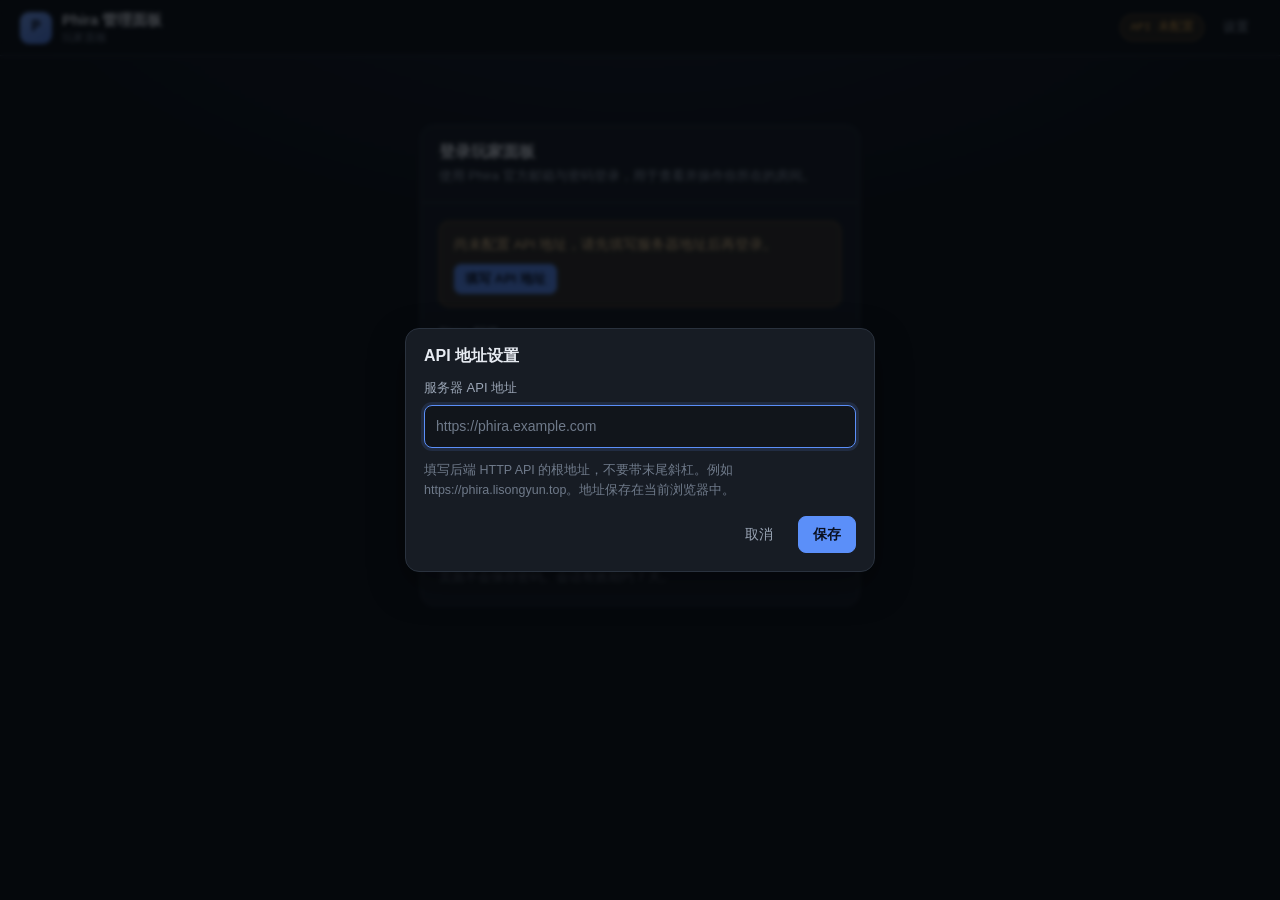
==== index.html @ 4a92c3e2 "feat: Phira 网页玩家面板与管理面板" ====
<!DOCTYPE html>
<html lang="zh-CN">
<head>
  <meta charset="utf-8">
  <meta name="viewport" content="width=device-width, initial-scale=1">
  <meta name="color-scheme" content="dark">
  <title>Phira 玩家面板</title>
  <link rel="stylesheet" href="assets/styles.css">
</head>
<body>
  <header class="topbar">
    <div class="brand">
      <span class="brand-mark" aria-hidden="true">P</span>
      <span class="brand-text">
        <strong id="site-name">Phira 管理面板</strong>
        <span class="brand-sub">玩家面板</span>
      </span>
    </div>
    <div class="topbar-actions">
      <span class="api-chip is-missing" id="api-chip">API 未配置</span>
      <button class="btn btn-ghost btn-sm" id="btn-settings" type="button">设置</button>
      <span class="user-chip" id="user-chip" hidden>
        <span class="avatar" id="user-avatar" aria-hidden="true">?</span>
        <span class="user-name" id="user-name"></span>
      </span>
      <button class="btn btn-ghost btn-sm" id="btn-logout" type="button" hidden>退出</button>
    </div>
  </header>

  <main class="page">
    <!-- 未登录：Phira 账号登录 -->
    <section class="auth-wrap" id="login-view">
      <form class="card auth-card" id="login-form" novalidate>
        <div class="card-head">
          <div>
            <h2>登录玩家面板</h2>
            <p class="muted">使用 Phira 官方邮箱与密码登录，用于查看并操作你所在的房间。</p>
          </div>
        </div>
        <div class="card-body">
          <div class="notice" id="api-warning" hidden>
            <p>尚未配置 API 地址，请先填写服务器地址后再登录。</p>
            <button class="btn btn-primary btn-sm" id="btn-open-settings" type="button">填写 API 地址</button>
          </div>
          <label class="field" for="login-email">
            <span>Phira 邮箱</span>
            <input class="input" id="login-email" name="email" type="email" autocomplete="username" placeholder="you@example.com" required>
          </label>
          <label class="field" for="login-password">
            <span>密码</span>
            <input class="input" id="login-password" name="password" type="password" autocomplete="current-password" placeholder="Phira 账号密码" required>
          </label>
          <p class="form-error" id="login-error" hidden></p>
          <button class="btn btn-primary btn-block" id="login-submit" type="submit">登录</button>
          <p class="hint">密码仅发送到你所配置的服务器，由服务器转发给 Phira 官方验证，本页面不会保存密码。会话有效期约 7 天。</p>
        </div>
      </form>
    </section>

    <!-- 已登录 -->
    <div id="app-view" hidden>
      <div class="toolbar">
        <div class="toolbar-info">
          <span class="sync-status" id="sync-status">尚未同步</span>
        </div>
        <button class="btn btn-ghost btn-sm" id="btn-refresh" type="button">刷新</button>
      </div>

      <section class="card">
        <div class="card-head">
          <div>
            <h2>我的房间</h2>
            <p class="muted">房间操作需要 Phira 账号在线，并且已进入该房间。</p>
          </div>
        </div>
        <div class="card-body" id="my-room"></div>
      </section>

      <section class="card">
        <div class="card-head">
          <div>
            <h2>在线房间</h2>
            <p class="muted">隐藏房间不会显示在列表中，点击“详情”可查看成员。</p>
          </div>
        </div>
        <div class="card-body">
          <div class="table-wrap" id="rooms-wrap">
            <table class="table">
              <thead>
                <tr>
                  <th>房间</th>
                  <th>人数</th>
                  <th>谱面</th>
                  <th>阶段</th>
                  <th>状态</th>
                  <th>房主</th>
                  <th>操作</th>
                </tr>
              </thead>
              <tbody id="rooms-body"></tbody>
            </table>
          </div>
          <div class="empty" id="rooms-empty" hidden>当前没有在线房间。</div>
        </div>
      </section>

      <section class="card" id="room-detail-card" hidden>
        <div class="card-head">
          <div>
            <h2>房间详情</h2>
            <p class="muted" id="room-detail-sub">只读视图</p>
          </div>
          <button class="btn btn-ghost btn-sm" id="btn-close-detail" type="button">关闭</button>
        </div>
        <div class="card-body" id="room-detail"></div>
      </section>

      <section class="card">
        <div class="card-head">
          <div>
            <h2>账号</h2>
            <p class="muted">QQ 绑定用于在群聊中通过指令控制房间。</p>
          </div>
        </div>
        <div class="card-body" id="account"></div>
      </section>
    </div>
  </main>

  <!-- API 地址设置 -->
  <div class="modal-backdrop" id="settings-modal" hidden>
    <div class="modal" role="dialog" aria-modal="true" aria-labelledby="settings-title">
      <div class="modal-head">
        <h2 id="settings-title">API 地址设置</h2>
      </div>
      <div class="modal-body">
        <label class="field" for="api-base-input">
          <span>服务器 API 地址</span>
          <input class="input" id="api-base-input" type="url" placeholder="https://phira.example.com" autocomplete="url">
        </label>
        <p class="field-error" id="api-base-error" hidden></p>
        <p class="hint">填写后端 HTTP API 的根地址，不要带末尾斜杠。例如 https://phira.lisongyun.top。地址保存在当前浏览器中。</p>
      </div>
      <div class="modal-foot">
        <button class="btn btn-ghost" id="btn-settings-cancel" type="button">取消</button>
        <button class="btn btn-primary" id="btn-settings-save" type="button">保存</button>
      </div>
    </div>
  </div>

  <div class="toast-stack" id="toast-stack" aria-live="polite"></div>

  <script src="config.js" defer></script>
  <script src="assets/app.js" defer></script>
</body>
</html>
---- assets/styles.css ----
/* Phira 多人服务器 · 静态管理面板样式（深色主题，无外部依赖） */

:root {
  color-scheme: dark;
  --bg: #0d1014;
  --bg-soft: #11151b;
  --surface: #171c24;
  --surface-2: #1d232d;
  --surface-3: #252d39;
  --border: #2a323e;
  --border-strong: #3a4555;
  --text: #e7ebf2;
  --text-dim: #9ba6b6;
  --text-faint: #6f7a8a;
  --accent: #5b8ff9;
  --accent-strong: #7aa5fb;
  --accent-soft: rgba(91, 143, 249, 0.14);
  --success: #43c98d;
  --success-soft: rgba(67, 201, 141, 0.14);
  --warning: #e7a94b;
  --warning-soft: rgba(231, 169, 75, 0.13);
  --danger: #ef6b6b;
  --danger-soft: rgba(239, 107, 107, 0.14);
  --info: #59b8d8;
  --info-soft: rgba(89, 184, 216, 0.14);
  --radius-lg: 14px;
  --radius: 10px;
  --radius-sm: 7px;
  --shadow: 0 14px 36px rgba(0, 0, 0, 0.4);
  --font: -apple-system, BlinkMacSystemFont, "Segoe UI", "PingFang SC", "Hiragino Sans GB",
    "Microsoft YaHei", "Noto Sans CJK SC", sans-serif;
  --mono: "SFMono-Regular", Consolas, "Liberation Mono", Menlo, "Courier New", monospace;
}

*,
*::before,
*::after {
  box-sizing: border-box;
}

[hidden] {
  display: none !important;
}

html,
body {
  margin: 0;
  padding: 0;
  overflow-x: hidden;
}

body {
  min-height: 100vh;
  background-color: var(--bg);
  background-image: radial-gradient(1100px 560px at 50% -12%, rgba(91, 143, 249, 0.12), transparent 62%);
  background-repeat: no-repeat;
  background-attachment: fixed;
  color: var(--text);
  font-family: var(--font);
  font-size: 15px;
  line-height: 1.6;
  -webkit-font-smoothing: antialiased;
}

h1,
h2,
h3 {
  line-height: 1.35;
}

p {
  margin: 0;
}

a {
  color: var(--accent-strong);
}

a:hover {
  color: #a6c4fd;
}

/* ---------- 顶部栏 ---------- */

.topbar {
  position: sticky;
  top: 0;
  z-index: 50;
  display: flex;
  align-items: center;
  flex-wrap: wrap;
  gap: 12px 16px;
  padding: 11px 20px;
  background: rgba(13, 16, 20, 0.88);
  border-bottom: 1px solid var(--border);
  backdrop-filter: blur(10px);
}

.brand {
  display: flex;
  align-items: center;
  gap: 10px;
}

.brand-mark {
  display: inline-flex;
  align-items: center;
  justify-content: center;
  width: 32px;
  height: 32px;
  border-radius: 9px;
  background: linear-gradient(150deg, #7aa5fb, #4f7fe8);
  color: #0b1220;
  font-family: var(--mono);
  font-size: 16px;
  font-weight: 700;
  flex: 0 0 auto;
}

.brand-text {
  display: flex;
  flex-direction: column;
  line-height: 1.3;
}

.brand-text strong {
  font-size: 14.5px;
  font-weight: 600;
}

.brand-sub {
  font-size: 11px;
  color: var(--text-faint);
  letter-spacing: 0.04em;
}

.nav {
  display: flex;
  gap: 4px;
  flex-wrap: wrap;
}

.nav-btn {
  padding: 6px 12px;
  border: 1px solid transparent;
  border-radius: var(--radius-sm);
  background: transparent;
  color: var(--text-dim);
  font: inherit;
  font-size: 14px;
  cursor: pointer;
  transition: background 0.15s ease, color 0.15s ease, border-color 0.15s ease;
  white-space: nowrap;
}

.nav-btn:hover {
  color: var(--text);
  background: var(--surface-2);
}

.nav-btn.is-active {
  color: var(--text);
  background: var(--accent-soft);
  border-color: rgba(91, 143, 249, 0.38);
}

.topbar-actions {
  display: flex;
  align-items: center;
  gap: 8px;
  flex-wrap: wrap;
  margin-left: auto;
}

.api-chip {
  max-width: 240px;
  overflow: hidden;
  text-overflow: ellipsis;
  white-space: nowrap;
  padding: 3px 9px;
  border-radius: 999px;
  border: 1px solid var(--border);
  background: var(--bg-soft);
  color: var(--text-dim);
  font-family: var(--mono);
  font-size: 11.5px;
}

.api-chip.is-missing {
  color: var(--warning);
  border-color: rgba(231, 169, 75, 0.35);
  background: var(--warning-soft);
}

.user-chip {
  display: inline-flex;
  align-items: center;
  gap: 7px;
  padding: 3px 10px 3px 4px;
  border: 1px solid var(--border);
  border-radius: 999px;
  background: var(--bg-soft);
  max-width: 220px;
}

.avatar {
  display: inline-flex;
  align-items: center;
  justify-content: center;
  width: 24px;
  height: 24px;
  border-radius: 50%;
  background: var(--accent-soft);
  color: var(--accent-strong);
  font-size: 12px;
  font-weight: 600;
  flex: 0 0 auto;
}

.user-name {
  font-size: 13px;
  overflow: hidden;
  text-overflow: ellipsis;
  white-space: nowrap;
}

/* ---------- 页面与卡片 ---------- */

.page {
  width: min(1180px, 100%);
  margin: 0 auto;
  padding: 24px 20px 72px;
  display: flex;
  flex-direction: column;
  gap: 18px;
}

#app-view,
#admin-app-view {
  display: flex;
  flex-direction: column;
  gap: 18px;
}

.tab-panel {
  display: flex;
  flex-direction: column;
  gap: 18px;
}

.auth-wrap {
  display: flex;
  justify-content: center;
  padding: 5vh 0 0;
}

.auth-card {
  width: 100%;
  max-width: 440px;
}

.card {
  min-width: 0;
  background: var(--surface);
  border: 1px solid var(--border);
  border-radius: var(--radius-lg);
  box-shadow: inset 0 1px 0 rgba(255, 255, 255, 0.02);
}

.card-head {
  display: flex;
  align-items: flex-start;
  justify-content: space-between;
  gap: 12px;
  flex-wrap: wrap;
  padding: 15px 18px;
  border-bottom: 1px solid var(--border);
}

.card-head h2 {
  margin: 0;
  font-size: 16px;
  font-weight: 600;
}

.card-head .muted {
  margin-top: 3px;
}

.card-actions {
  display: flex;
  align-items: center;
  gap: 8px;
  flex-wrap: wrap;
}

.card-body {
  display: flex;
  flex-direction: column;
  gap: 16px;
  padding: 18px;
  min-width: 0;
}

.muted {
  color: var(--text-dim);
  font-size: 13px;
}

.hint {
  color: var(--text-faint);
  font-size: 12.5px;
  line-height: 1.6;
}

.mono {
  font-family: var(--mono);
  font-size: 13px;
}

/* ---------- 工具栏 ---------- */

.toolbar {
  display: flex;
  align-items: center;
  justify-content: space-between;
  gap: 12px;
  flex-wrap: wrap;
}

.toolbar-info {
  display: flex;
  align-items: center;
  gap: 10px;
  flex-wrap: wrap;
}

.sync-status {
  font-size: 12.5px;
  color: var(--text-faint);
}

.sync-status.is-error {
  color: var(--danger);
}

/* ---------- 按钮 ---------- */

.btn {
  display: inline-flex;
  align-items: center;
  justify-content: center;
  gap: 6px;
  padding: 8px 14px;
  border: 1px solid var(--border-strong);
  border-radius: 8px;
  background: var(--surface-2);
  color: var(--text);
  font: inherit;
  font-size: 14px;
  line-height: 1.4;
  cursor: pointer;
  white-space: nowrap;
  transition: background 0.15s ease, border-color 0.15s ease, color 0.15s ease, opacity 0.15s ease;
}

.btn:hover:not(:disabled) {
  background: var(--surface-3);
  border-color: #46536a;
}

.btn:disabled {
  opacity: 0.42;
  cursor: not-allowed;
}

.btn-primary {
  background: var(--accent);
  border-color: var(--accent);
  color: #0a1020;
  font-weight: 600;
}

.btn-primary:hover:not(:disabled) {
  background: var(--accent-strong);
  border-color: var(--accent-strong);
}

.btn-ghost {
  background: transparent;
  border-color: transparent;
  color: var(--text-dim);
}

.btn-ghost:hover:not(:disabled) {
  background: var(--surface-2);
  border-color: var(--border);
  color: var(--text);
}

.btn-danger {
  background: var(--danger-soft);
  border-color: rgba(239, 107, 107, 0.45);
  color: #ffa8a8;
}

.btn-danger:hover:not(:disabled) {
  background: rgba(239, 107, 107, 0.24);
  border-color: rgba(239, 107, 107, 0.7);
}

.btn-sm {
  padding: 5px 10px;
  font-size: 13px;
  border-radius: var(--radius-sm);
}

.btn-block {
  width: 100%;
}

.btn.is-busy {
  cursor: progress;
  opacity: 0.8;
}

.btn.is-busy::before {
  content: "";
  width: 12px;
  height: 12px;
  border: 2px solid currentColor;
  border-right-color: transparent;
  border-radius: 50%;
  animation: spin 0.7s linear infinite;
  flex: 0 0 auto;
}

/* ---------- 表单 ---------- */

.field {
  display: flex;
  flex-direction: column;
  gap: 6px;
  min-width: 0;
}

.field > span,
.field > label {
  font-size: 13px;
  color: var(--text-dim);
}

.input,
.select,
.textarea {
  width: 100%;
  padding: 9px 11px;
  border: 1px solid var(--border-strong);
  border-radius: 8px;
  background: var(--bg-soft);
  color: var(--text);
  font: inherit;
  font-size: 14px;
  transition: border-color 0.15s ease, box-shadow 0.15s ease;
}

.input::placeholder,
.textarea::placeholder {
  color: var(--text-faint);
}

.input:focus,
.select:focus,
.textarea:focus {
  outline: none;
  border-color: var(--accent);
  box-shadow: 0 0 0 3px var(--accent-soft);
}

.input.is-invalid,
.textarea.is-invalid {
  border-color: var(--danger);
}

.textarea {
  min-height: 130px;
  resize: vertical;
  line-height: 1.6;
}

.select {
  cursor: pointer;
}

.select-sm {
  width: auto;
  padding: 6px 10px;
  font-size: 13px;
}

.field-error {
  margin: 0;
  font-size: 12.5px;
  color: #ff9a9a;
}

.form-error {
  margin: 0;
  padding: 8px 11px;
  border: 1px solid rgba(239, 107, 107, 0.3);
  border-radius: 8px;
  background: var(--danger-soft);
  color: #ffb4b4;
  font-size: 13px;
}

.notice {
  display: flex;
  flex-direction: column;
  gap: 9px;
  padding: 12px 14px;
  border: 1px solid rgba(231, 169, 75, 0.35);
  border-radius: var(--radius);
  background: var(--warning-soft);
  color: #f2cd93;
  font-size: 13.5px;
}

.notice .btn {
  align-self: flex-start;
}

.inline-form {
  display: flex;
  align-items: flex-end;
  gap: 12px;
  flex-wrap: wrap;
}

.inline-form .field {
  flex: 1 1 240px;
}

.control-row {
  display: flex;
  align-items: flex-end;
  gap: 10px;
  flex-wrap: wrap;
}

.control-row .field {
  flex: 1 1 210px;
}

.control-row > .btn {
  flex: 0 0 auto;
}

/* ---------- 标签 ---------- */

.tag {
  display: inline-flex;
  align-items: center;
  padding: 2px 8px;
  border: 1px solid transparent;
  border-radius: 999px;
  font-size: 12px;
  line-height: 1.5;
  white-space: nowrap;
}

.tag-ok {
  color: var(--success);
  background: var(--success-soft);
  border-color: rgba(67, 201, 141, 0.26);
}

.tag-warn {
  color: var(--warning);
  background: var(--warning-soft);
  border-color: rgba(231, 169, 75, 0.26);
}

.tag-danger {
  color: var(--danger);
  background: var(--danger-soft);
  border-color: rgba(239, 107, 107, 0.26);
}

.tag-info {
  color: var(--info);
  background: var(--info-soft);
  border-color: rgba(89, 184, 216, 0.26);
}

.tag-muted {
  color: var(--text-dim);
  background: rgba(255, 255, 255, 0.04);
  border-color: var(--border);
}

.tag-row {
  display: flex;
  align-items: center;
  gap: 6px;
  flex-wrap: wrap;
}

.tag-inline {
  margin-left: 6px;
}

/* ---------- 表格 ---------- */

.table-wrap {
  width: 100%;
  overflow-x: auto;
  border: 1px solid var(--border);
  border-radius: var(--radius);
  background: var(--bg-soft);
  -webkit-overflow-scrolling: touch;
}

.table {
  width: 100%;
  min-width: 640px;
  border-collapse: collapse;
  font-size: 14px;
}

.table-compact {
  min-width: 440px;
}

.table th,
.table td {
  padding: 9px 12px;
  text-align: left;
  vertical-align: middle;
  border-bottom: 1px solid var(--border);
}

.table thead th {
  background: var(--surface-2);
  color: var(--text-dim);
  font-size: 12px;
  font-weight: 600;
  white-space: nowrap;
}

.table tbody tr:last-child td {
  border-bottom: none;
}

.table tbody tr:hover td {
  background: rgba(255, 255, 255, 0.02);
}

.table tr.is-selected td {
  background: var(--accent-soft);
}

.table tr.is-self td {
  background: rgba(91, 143, 249, 0.08);
}

.table td .tag-row {
  gap: 4px;
}

/* ---------- 房间展示 ---------- */

.room-summary {
  display: flex;
  flex-direction: column;
  gap: 16px;
}

.room-head {
  display: flex;
  align-items: center;
  justify-content: space-between;
  gap: 12px;
  flex-wrap: wrap;
}

.room-title {
  display: flex;
  align-items: center;
  gap: 10px;
  flex-wrap: wrap;
}

.room-id {
  font-family: var(--mono);
  font-size: 18px;
  font-weight: 600;
}

.meta-grid {
  display: grid;
  grid-template-columns: repeat(auto-fit, minmax(150px, 1fr));
  gap: 10px 18px;
}

.meta {
  display: flex;
  flex-direction: column;
  gap: 2px;
  min-width: 0;
}

.meta-label {
  font-size: 12px;
  color: var(--text-faint);
}

.meta-value {
  font-size: 14px;
  word-break: break-word;
}

.control-groups {
  display: flex;
  flex-direction: column;
  gap: 16px;
}

.control-group {
  display: flex;
  flex-direction: column;
  gap: 10px;
  padding-top: 14px;
  border-top: 1px solid var(--border);
}

.control-title {
  font-size: 13px;
  font-weight: 600;
  color: var(--text-dim);
}

.hint-list {
  display: flex;
  flex-direction: column;
  gap: 2px;
  margin: 0;
  padding-left: 18px;
  color: var(--warning);
  font-size: 12.5px;
}

/* ---------- 状态卡片 ---------- */

.stat-grid {
  display: grid;
  grid-template-columns: repeat(auto-fit, minmax(160px, 1fr));
  gap: 12px;
}

.stat {
  display: flex;
  flex-direction: column;
  gap: 3px;
  padding: 14px 16px;
  border: 1px solid var(--border);
  border-radius: var(--radius);
  background: var(--surface);
}

.stat-label {
  font-size: 12.5px;
  color: var(--text-dim);
}

.stat-value {
  font-size: 22px;
  font-weight: 600;
  letter-spacing: 0.01em;
  font-variant-numeric: tabular-nums;
}

.stat-sub {
  font-size: 12px;
  color: var(--text-faint);
}

/* ---------- 空状态 / 加载 ---------- */

.empty {
  display: flex;
  flex-direction: column;
  align-items: center;
  gap: 8px;
  padding: 28px 16px;
  border: 1px dashed var(--border);
  border-radius: var(--radius);
  background: var(--bg-soft);
  color: var(--text-dim);
  text-align: center;
  font-size: 13.5px;
}

.empty-title {
  color: var(--text);
  font-size: 15px;
  font-weight: 600;
}

.loading-state {
  display: flex;
  align-items: center;
  justify-content: center;
  gap: 10px;
  padding: 24px 16px;
  color: var(--text-dim);
  font-size: 13.5px;
}

.spinner {
  width: 16px;
  height: 16px;
  border: 2px solid var(--border-strong);
  border-top-color: var(--accent);
  border-radius: 50%;
  animation: spin 0.8s linear infinite;
  flex: 0 0 auto;
}

/* ---------- 弹层 ---------- */

.modal-backdrop {
  position: fixed;
  inset: 0;
  z-index: 80;
  display: flex;
  align-items: center;
  justify-content: center;
  padding: 20px;
  background: rgba(4, 6, 10, 0.72);
  backdrop-filter: blur(2px);
}

.modal {
  width: min(470px, 100%);
  border: 1px solid var(--border);
  border-radius: var(--radius-lg);
  background: var(--surface);
  box-shadow: var(--shadow);
  animation: pop 0.16s ease-out;
}

.modal-head {
  padding: 16px 18px 12px;
}

.modal-head h2 {
  margin: 0;
  font-size: 16px;
  font-weight: 600;
}

.modal-body {
  display: flex;
  flex-direction: column;
  gap: 12px;
  padding: 0 18px 16px;
}

.modal-text {
  color: var(--text-dim);
  font-size: 14px;
  line-height: 1.65;
}

.modal-foot {
  display: flex;
  justify-content: flex-end;
  gap: 10px;
  padding: 0 18px 18px;
}

/* ---------- Toast ---------- */

.toast-stack {
  position: fixed;
  top: 16px;
  right: 16px;
  z-index: 100;
  display: flex;
  flex-direction: column;
  gap: 8px;
  width: min(360px, calc(100vw - 32px));
  pointer-events: none;
}

.toast {
  padding: 10px 14px;
  border: 1px solid var(--border-strong);
  border-left: 3px solid var(--accent);
  border-radius: 9px;
  background: var(--surface-2);
  box-shadow: var(--shadow);
  font-size: 13.5px;
  line-height: 1.5;
  word-break: break-word;
  animation: slide-in 0.18s ease-out;
  pointer-events: auto;
}

.toast-success {
  border-left-color: var(--success);
}

.toast-error {
  border-left-color: var(--danger);
}

.toast-info {
  border-left-color: var(--info);
}

.toast.is-leaving {
  opacity: 0;
  transform: translateY(-6px);
  transition: opacity 0.2s ease, transform 0.2s ease;
}

/* ---------- 日志 / 链接 ---------- */

.log-view {
  margin: 0;
  padding: 14px;
  max-height: 62vh;
  overflow: auto;
  border: 1px solid var(--border);
  border-radius: var(--radius);
  background: #0a0d11;
  color: #c8d2e0;
  font-family: var(--mono);
  font-size: 12.5px;
  line-height: 1.55;
  white-space: pre-wrap;
  word-break: break-all;
}

.link-box {
  display: flex;
  align-items: center;
  gap: 12px;
  flex-wrap: wrap;
  padding: 12px 14px;
  border: 1px solid var(--border);
  border-radius: var(--radius);
  background: var(--bg-soft);
}

.link-main {
  display: flex;
  flex-direction: column;
  gap: 4px;
  flex: 1 1 260px;
  min-width: 0;
}

.link-main a {
  word-break: break-all;
  font-family: var(--mono);
  font-size: 13px;
}

/* ---------- 动画 ---------- */

@keyframes spin {
  to {
    transform: rotate(360deg);
  }
}

@keyframes pop {
  from {
    opacity: 0;
    transform: scale(0.97);
  }
  to {
    opacity: 1;
    transform: scale(1);
  }
}

@keyframes slide-in {
  from {
    opacity: 0;
    transform: translateY(-6px);
  }
  to {
    opacity: 1;
    transform: translateY(0);
  }
}

@media (prefers-reduced-motion: reduce) {
  *,
  *::before,
  *::after {
    animation-duration: 0.01ms !important;
    transition-duration: 0.01ms !important;
  }
}

/* ---------- 响应式 ---------- */

@media (max-width: 820px) {
  .topbar {
    padding: 10px 14px;
  }

  .nav {
    order: 3;
    width: 100%;
    flex-wrap: nowrap;
    overflow-x: auto;
    padding-bottom: 2px;
  }

  .nav-btn {
    flex: 0 0 auto;
  }

  .api-chip {
    max-width: 150px;
  }

  .page {
    padding: 16px 14px 56px;
  }

  .card-head,
  .card-body {
    padding: 14px;
  }

  .auth-wrap {
    padding: 8px 0 0;
  }

  .stat-grid {
    grid-template-columns: repeat(2, minmax(0, 1fr));
  }

  .control-row .field,
  .inline-form .field {
    flex-basis: 100%;
  }

  .inline-form > .btn {
    width: 100%;
  }
}

@media (max-width: 560px) {
  .topbar-actions {
    width: 100%;
    margin-left: 0;
    justify-content: flex-end;
  }

  .topbar-actions .api-chip {
    display: none;
  }

  .topbar-actions .user-chip {
    margin-left: auto;
  }
}

@media (max-width: 460px) {
  .brand-sub {
    display: none;
  }

  .stat-grid {
    grid-template-columns: 1fr;
  }

  .user-chip {
    max-width: 160px;
  }

  .api-chip {
    max-width: 120px;
  }

  .modal-backdrop {
    padding: 12px;
  }
}
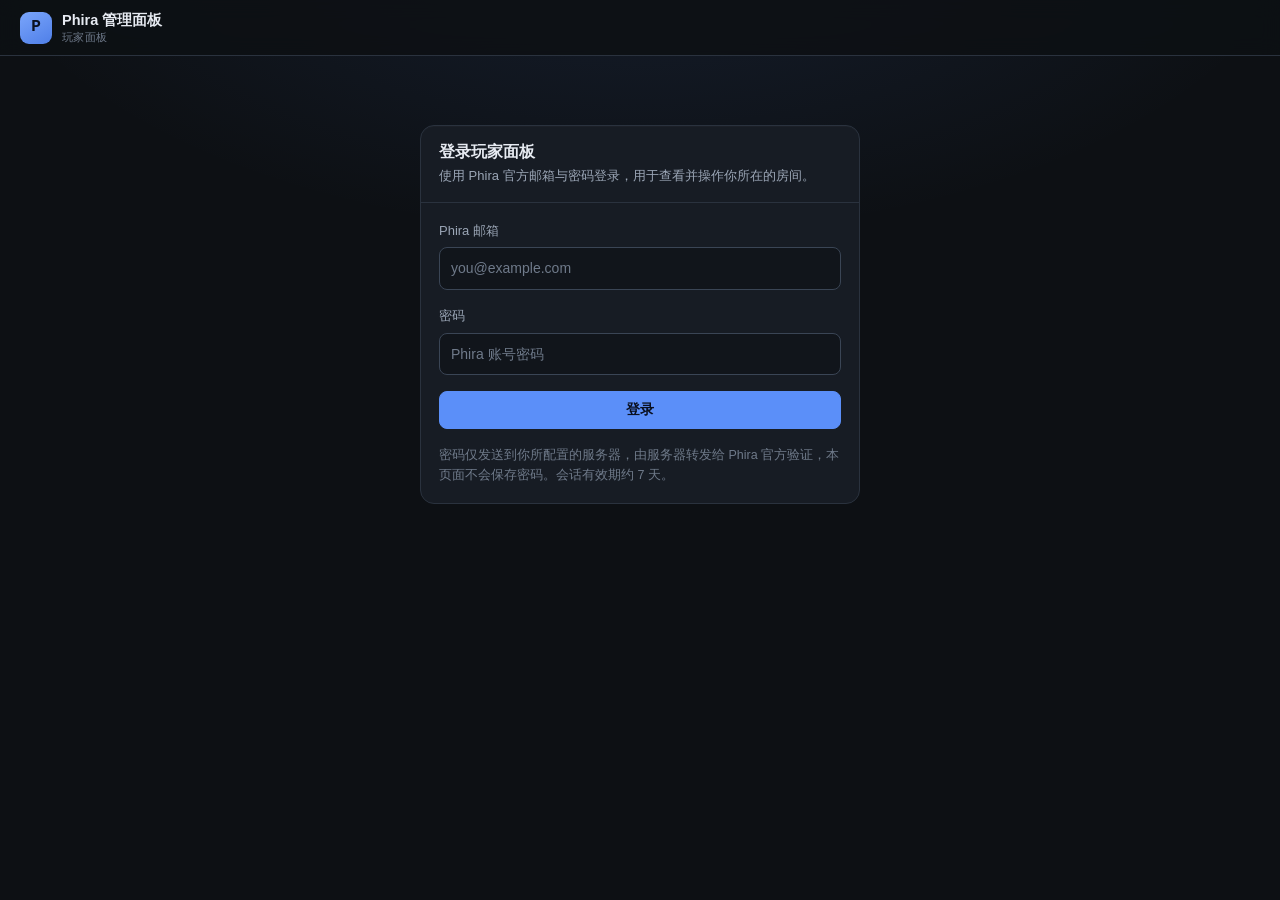
==== commit 807de026: "fix: restrict API address setting to admin panel" ====
--- a/index.html
+++ b/index.html
@@ -17,8 +17,6 @@
       </span>
     </div>
     <div class="topbar-actions">
-      <span class="api-chip is-missing" id="api-chip">API 未配置</span>
-      <button class="btn btn-ghost btn-sm" id="btn-settings" type="button">设置</button>
       <span class="user-chip" id="user-chip" hidden>
         <span class="avatar" id="user-avatar" aria-hidden="true">?</span>
         <span class="user-name" id="user-name"></span>
@@ -38,10 +36,6 @@
           </div>
         </div>
         <div class="card-body">
-          <div class="notice" id="api-warning" hidden>
-            <p>尚未配置 API 地址，请先填写服务器地址后再登录。</p>
-            <button class="btn btn-primary btn-sm" id="btn-open-settings" type="button">填写 API 地址</button>
-          </div>
           <label class="field" for="login-email">
             <span>Phira 邮箱</span>
             <input class="input" id="login-email" name="email" type="email" autocomplete="username" placeholder="you@example.com" required>
@@ -127,27 +121,6 @@
     </div>
   </main>
 
-  <!-- API 地址设置 -->
-  <div class="modal-backdrop" id="settings-modal" hidden>
-    <div class="modal" role="dialog" aria-modal="true" aria-labelledby="settings-title">
-      <div class="modal-head">
-        <h2 id="settings-title">API 地址设置</h2>
-      </div>
-      <div class="modal-body">
-        <label class="field" for="api-base-input">
-          <span>服务器 API 地址</span>
-          <input class="input" id="api-base-input" type="url" placeholder="https://phira.example.com" autocomplete="url">
-        </label>
-        <p class="field-error" id="api-base-error" hidden></p>
-        <p class="hint">填写后端 HTTP API 的根地址，不要带末尾斜杠。例如 https://phira.lisongyun.top。地址保存在当前浏览器中。</p>
-      </div>
-      <div class="modal-foot">
-        <button class="btn btn-ghost" id="btn-settings-cancel" type="button">取消</button>
-        <button class="btn btn-primary" id="btn-settings-save" type="button">保存</button>
-      </div>
-    </div>
-  </div>
-
   <div class="toast-stack" id="toast-stack" aria-live="polite"></div>
 
   <script src="config.js" defer></script>
--- a/assets/styles.css
+++ b/assets/styles.css
@@ -530,6 +530,48 @@
   align-self: flex-start;
 }
 
+.notice-danger {
+  border-color: rgba(239, 107, 107, 0.35);
+  background: var(--danger-soft);
+  color: #ffb4b4;
+}
+
+.auth-advanced {
+  padding: 0 14px;
+  border: 1px solid var(--border);
+  border-radius: var(--radius);
+  background: var(--bg-soft);
+}
+
+.auth-advanced > summary {
+  padding: 10px 0;
+  color: var(--text-dim);
+  font-size: 13px;
+  cursor: pointer;
+  user-select: none;
+}
+
+.auth-advanced[open] > summary {
+  margin-bottom: 12px;
+  border-bottom: 1px solid var(--border);
+  color: var(--text);
+}
+
+.auth-advanced .field {
+  margin-bottom: 12px;
+}
+
+.auth-advanced .hint {
+  padding-bottom: 12px;
+}
+
+.form-grid {
+  display: grid;
+  grid-template-columns: repeat(auto-fit, minmax(180px, 1fr));
+  gap: 12px 14px;
+  align-items: start;
+}
+
 .inline-form {
   display: flex;
   align-items: flex-end;
@@ -666,6 +708,40 @@
 
 .table td .tag-row {
   gap: 4px;
+}
+
+.table th.col-check,
+.table td.col-check {
+  width: 40px;
+  text-align: center;
+}
+
+.checkbox {
+  width: 15px;
+  height: 15px;
+  margin: 0;
+  accent-color: var(--accent);
+  cursor: pointer;
+  vertical-align: middle;
+}
+
+.pagination {
+  display: flex;
+  align-items: center;
+  justify-content: flex-end;
+  gap: 10px;
+  flex-wrap: wrap;
+}
+
+.pagination-info {
+  color: var(--text-dim);
+  font-size: 13px;
+  font-variant-numeric: tabular-nums;
+}
+
+.pre-line {
+  white-space: pre-wrap;
+  word-break: break-word;
 }
 
 /* ---------- 房间展示 ---------- */
